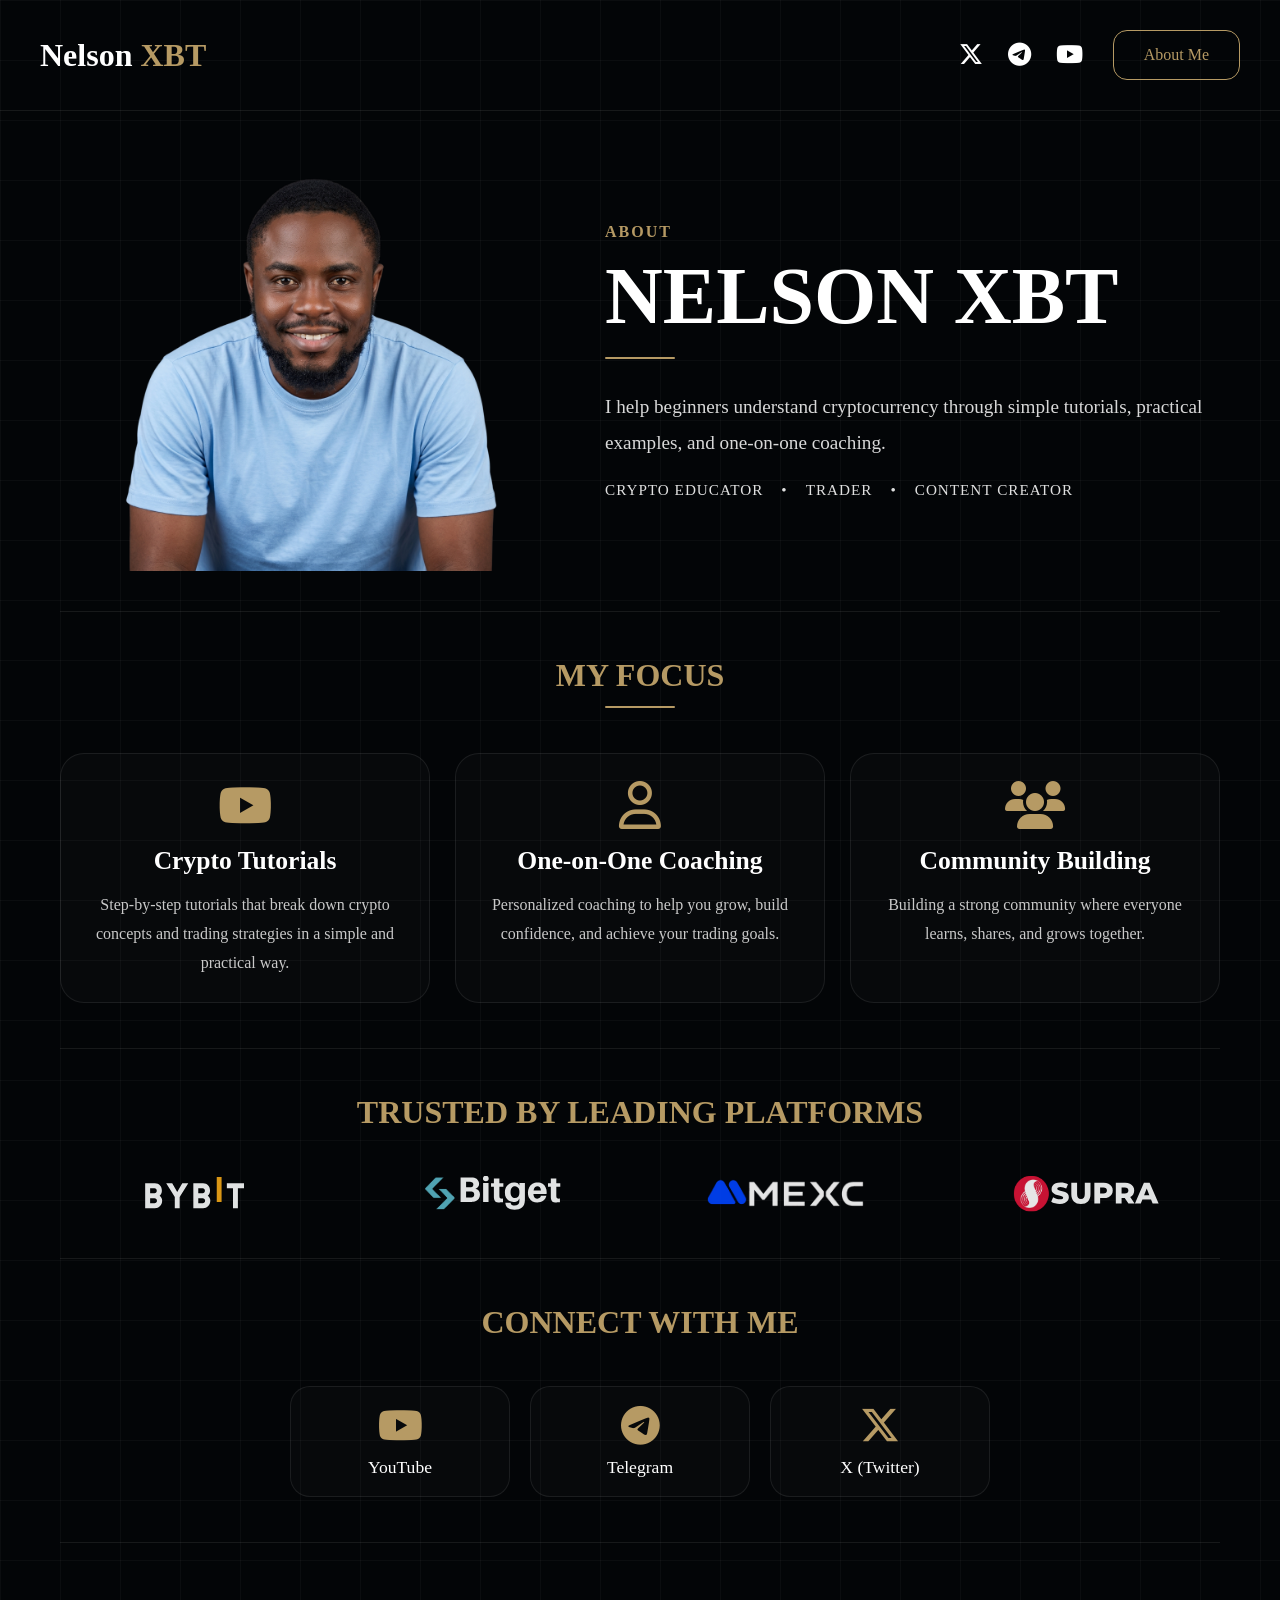
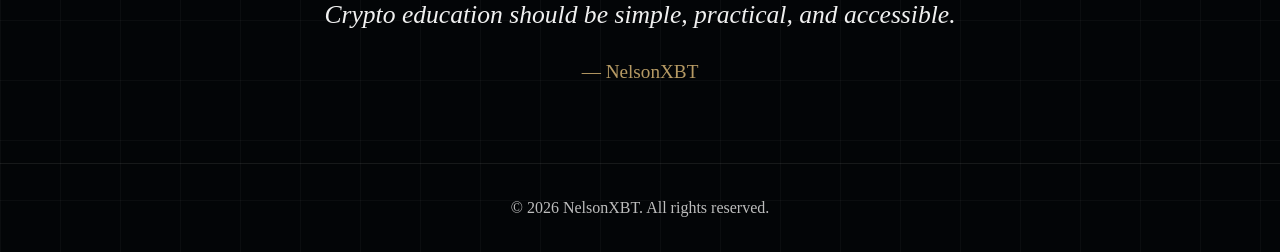
==== about.html @ 7211a940 "Added the Platform page" ====
<!DOCTYPE html>

<html lang="en">
<head>
    <meta charset="UTF-8">
    <meta name="viewport" content="width=device-width, initial-scale=1.0">
    <title>About NelsonXBT</title>

<!-- CSS -->
<link rel="stylesheet" href="style.css">
<link rel="stylesheet" href="about.css">

<!-- Font Awesome -->
<link rel="stylesheet"
    href="https://cdnjs.cloudflare.com/ajax/libs/font-awesome/6.5.2/css/all.min.css">


</head>
<body>

<!-- =========================
     HEADER
========================== -->
<header class="header">

    <a href="index.html">
        <div class="logo">
            <span class="white">Nelson</span>
            <span class="gold">XBT</span>
        </div>
    </a>

    <div class="header-right">

        <div class="social-icons">

            <a href="https://x.com/nelson_xbt" target="_blank">
                <i class="fa-brands fa-x-twitter"></i>
            </a>

            <a href="https://t.me/NelsonXBT" target="_blank">
                <i class="fa-brands fa-telegram"></i>
            </a>

            <a href="https://www.youtube.com/@NelsonXBT" target="_blank">
                <i class="fa-brands fa-youtube"></i>
            </a>

        </div>

        <a href="about.html" class="about-btn">
            About Me
        </a>

    </div>

</header>



<main class="about-page">

    <!-- HERO / ABOUT -->
    <section class="about-hero">

        <div class="about-image hero-media-desktop ">
            <img src="assets/about/nelson.png" alt="Nelson XBT">
        </div>

        <div class="about-content">

            <span class="section-tag">
                ABOUT
            </span>

            <h1>
                NELSON <span>XBT</span>
            </h1>

            <div class="about-image hero-media-mobile ">
            <img src="assets/about/nelson.png" alt="Nelson XBT">
        </div>

            <div class="line"></div>

            <p>
                I help beginners understand cryptocurrency through simple tutorials,
                practical examples, and one-on-one coaching.
            </p>

            <div class="about-roles">

                <span>CRYPTO EDUCATOR</span>

                <span>•</span>

                <span>TRADER</span>

                <span>•</span>

                <span>CONTENT CREATOR</span>

            </div>

        </div>

    </section>



    <!-- FOCUS -->
    <section class="focus-section">

        <div class="section-heading">

            <h2>MY FOCUS</h2>

            <div class="line"></div>

        </div>

        <div class="focus-grid">

            <article class="focus-card">

                <div class="focus-icon">
                    <i class="fa-brands fa-youtube"></i>
                </div>

                <h3>Crypto Tutorials</h3>

                <p>
                    Step-by-step tutorials that break down crypto concepts and
                    trading strategies in a simple and practical way.
                </p>

            </article>


            <article class="focus-card">

                <div class="focus-icon">
                    <i class="fa-regular fa-user"></i>
                </div>

                <h3>One-on-One Coaching</h3>

                <p>
                    Personalized coaching to help you grow, build confidence,
                    and achieve your trading goals.
                </p>

            </article>


            <article class="focus-card">

                <div class="focus-icon">
                    <i class="fa-solid fa-users"></i>
                </div>

                <h3>Community Building</h3>

                <p>
                    Building a strong community where everyone learns,
                    shares, and grows together.
                </p>

            </article>

        </div>

    </section>



    <!-- PLATFORMS -->
    <section class="platforms-section">

        <div class="section-heading">

            <h2>TRUSTED BY LEADING PLATFORMS</h2>

        </div>

        <div class="platforms-grid">

            <div class="platform-logo">
                <img src="assets/partner_logos/Bybit.svg" alt="Bybit">
            </div>

            <div class="platform-logo">
                <img src="assets/partner_logos/Bitget.svg" alt="Bitget">
            </div>

            <div class="platform-logo">
                <img src="assets/partner_logos/Mexc.svg" alt="MEXC">
            </div>

            <div class="platform-logo">
                <img src="assets/partner_logos/Supra.svg" alt="Supra">
            </div>

        </div>

    </section>



    <!-- SOCIAL -->
    <section class="connect-section">

        <div class="section-heading">

            <h2>CONNECT WITH ME</h2>

        </div>

        <div class="social-grid">

            <a href="https://www.youtube.com/@NelsonXBT" target="_blank" class="social-card">

                <i class="fa-brands fa-youtube"></i>

                <span>YouTube</span>

            </a>

            <a href="https://t.me/NelsonXBT" target="_blank" class="social-card">

                <i class="fa-brands fa-telegram"></i>

                <span>Telegram</span>

            </a>

            <a href="https://x.com/nelson_xbt"  target="_blank" class="social-card">

                <i class="fa-brands fa-x-twitter"></i>

                <span>X (Twitter)</span>

            </a>

        </div>

    </section>



    <!-- QUOTE -->
    <section class="quote-section">

        <blockquote>

            Crypto education should be simple,
            practical, and accessible.

        </blockquote>

        <p class="quote-author">

            — NelsonXBT

        </p>

    </section>

</main>


<!-- =========================
     FOOTER
========================== -->
<footer class="footer">

    <p>
        © 2026 NelsonXBT. All rights reserved.
    </p>

</footer>


</body>
</html>
---- style.css ----
/* =========================
   GOOGLE FONT
========================= */

@import url('https://fonts.googleapis.com/css2?family=Inter:wght@300;400;500;600;700;800;900&display=swap');


/* =========================
   RESET
========================= */

*{
    margin:0;
    padding:0;
    box-sizing:border-box;
}

html{
    scroll-behavior:smooth;
    max-width:100%;
    overflow-x:hidden;
}

body{
    background-color:#030507;
    background-image:
        linear-gradient(rgba(255,255,255,.03) 1px, transparent 1px),
        linear-gradient(90deg, rgba(255,255,255,.03) 1px, transparent 1px);

    background-size:60px 60px;
    overflow-x:hidden;
    color:#ffffff;
}



/* =========================
   VARIABLES
========================= */

:root{

    --gold:#b69a64;
    --green:#00ff88;
    --purple:#b15cff;

    --card-bg:#05090d;
    --border:#1b1f26;

}


/* =========================
   GENERAL
========================= */

a{
    text-decoration:none;
    color:white;
}

ul{
    list-style:none;
}

section{
    width:100%;
}

.line{
    width:50px;
    height:3px;
    margin:15px 0 25px;
    border-radius:100px;
}

.green{
    background:var(--green);
}

/* .gold{
    background:var(--gold);
} */

.purple{
    background:var(--purple);
}


/* =========================
   HEADER
========================= */

.header{

    width:100%;
    max-width:1400px;

    margin:auto;

    display:flex;
    justify-content:space-between;
    align-items:center;

    padding:30px 40px;

    border-bottom:1px solid rgba(255,255,255,.08);
}

.logo{
    font-size:2rem;
    font-weight:800;
}

.logo .white{
    color:white;
}

.logo .gold{
    color:var(--gold);
}

.header-right{

    display:flex;
    align-items:center;
    gap:30px;
}

.social-icons{
    display:flex;
    gap:25px;
}

.social-icons a{
    font-size:1.5rem;
    transition:.3s;
}

.social-icons a:hover{
    color:var(--gold);
}

.about-btn{

    padding:15px 30px;

    border:1px solid var(--gold);

    border-radius:14px;

    color:var(--gold);

    transition:.3s;
}

.about-btn:hover{

    background:var(--gold);
    color:#000;
}


/* =========================
   HERO
========================= */

.hero{

    min-height:350px;

    display:flex;
    align-items:center;
    justify-content:center;

    text-align:center;

    padding:60px 20px 30px;

    position:relative;
}

.hero::before{

    content:"";

    position:absolute;

    width:600px;
    height:600px;

    background:rgba(245,166,35,.08);

    filter:blur(150px);

    border-radius:50%;

    top:50%;
    left:50%;

    transform:translate(-50%,-50%);
    width:600px;
    height:600px;
}

.hero-content{

    max-width:850px;

    position:relative;
    z-index:2;
}



.hero h1{

    font-size:3.2rem;
    font-weight:800;
    line-height:1.1;

    margin-bottom:25px;
}

.hero h1 .gold{
    color:var(--gold);
    background:none;
}

.hero h1 .white{
    color:white;
}

.hero p{

    font-size:1.2rem;
    line-height:1.8;

    color:#d0d0d0;
}


/* =========================
   FEATURES
========================= */

.features{

    max-width:1200px;

    margin:auto;

    display:grid;

    grid-template-columns:1fr 1fr;

    gap:30px;

    padding:0 20px 80px;
}


.feature-card{

    background:rgba(6,10,14,.8);

    border:1px solid rgba(255,255,255,.08);

    border-radius:24px;

    padding:45px;

    backdrop-filter:blur(10px);
}

.learning-card{

    box-shadow:
    0 0 25px rgba(0,255,136,.15),
    0 0 60px rgba(0,255,136,.08);
}

.coaching-card{

    box-shadow:
    0 0 25px rgba(182,154,100,.15),
    0 0 60px rgba(182,154,100,.08);
}

.community{
    box-shadow:
    0 0 20px rgba(177,92,255,.10),
    0 0 40px rgba(177,92,255,.05);
}

.card-icon{

    width:90px;
    height:90px;

    border-radius:50%;

    display:flex;
    justify-content:center;
    align-items:center;

    font-size:2rem;

    margin-bottom:25px;
}

.learning-card .card-icon{

    border:1px solid rgba(0,255,136,.4);
    color:var(--green);
}

.coaching-card .card-icon{

    border:1px solid rgba(245,166,35,.4);
    color:var(--gold);
}

.feature-card h2{

    font-size:2rem;
    margin-bottom:10px;
}

.feature-card p{

    color:#c8c8c8;
    line-height:1.8;
}

.feature-card ul{

    margin:35px 0;
}

.feature-card li{

    margin-bottom:18px;

    display:flex;
    align-items:center;

    gap:12px;

    color:#e8e8e8;
}

.learning-card li i{
    color:var(--green);
}

.coaching-card li i{
    color:var(--gold);
}

.card-btn{

    display:flex;
    justify-content:space-between;
    align-items:center;

    width:250px;

    padding:18px 24px;

    border-radius:14px;

    transition:.3s;
}

.green-btn{

    border:1px solid var(--green);
    box-shadow:
        0 0 20px rgba(0,255,136,.15);
}

.gold-btn{

    border:1px solid var(--gold);
    box-shadow:
        0 0 20px rgba(182,154,100,.15);
}

.card-btn:hover{
    transform:translateY(-3px);
}



/* =========================
   RECOMMENDED TOOLS
========================= */

.recommended-tools{

    max-width:1200px;

    margin:0 auto 50px;

    padding:0 20px;
}

.tools-content{

    display:flex;
    justify-content:space-between;
    align-items:center;
    gap:30px;

    padding:35px 40px;

    background:rgba(6,10,14,.8);

    border:1px solid rgba(0,255,136,.25);

    border-radius:24px;

    box-shadow:
        0 0 18px rgba(0,255,136,.08),
        0 0 35px rgba(0,255,136,.04);
    backdrop-filter:blur(10px);

    transition:.3s;
}

.tools-content:hover{

    transform:translateY(-3px);

    box-shadow:
        0 0 25px rgba(182,154,100,.12),
        0 0 50px rgba(182,154,100,.06);
}

.tools-text h2{

    font-size:2rem;

    margin-bottom:10px;
}

.green-line{
    background:var(--green);
}

.tools-text p{

    color:#c8c8c8;

    line-height:1.8;

    max-width:600px;
}

.tools-btn{

    display:flex;
    align-items:center;
    gap:12px;

    padding:16px 28px;

    border:1px solid var(--green);

    border-radius:14px;

    color:var(--green);

    white-space:nowrap;

    transition:.3s;
}

.tools-btn:hover{

    transform:translateY(-3px);

    box-shadow:
        0 0 15px rgba(0,255,136,.12);
}



/* =========================
   COMMUNITY
========================= */

.community{

    max-width:1200px;

    margin:auto;

    display:flex;
    justify-content:space-between;
    gap:40px;

    padding:0 20px 80px;

    background:rgba(6,10,14,.8);

    border:1px solid rgba(255,255,255,.08);

    border-radius:24px;
}

.community-left{

    display:flex;
    gap:25px;

    align-items:flex-start;

    padding:45px;
}

.community-icon{

    width:90px;
    height:90px;

    border-radius:50%;

    border:1px solid rgba(177,92,255,.4);

    color:var(--purple);

    display:flex;
    justify-content:center;
    align-items:center;

    font-size:2rem;
}

.community-left h2{

    font-size:2rem;
    margin-bottom:10px;
}

.community-left p{

    color:#d0d0d0;
    line-height:1.8;
}

.community-links{

    width:420px;

    padding:45px;

    display:flex;
    flex-direction:column;
    gap:18px;
}

.community-link{

    display:flex;
    justify-content:space-between;
    align-items:center;

    padding:20px;

    border-radius:14px;

    border:1px solid rgba(177,92,255,.3);
}

.community-link span{

    display:flex;
    align-items:center;
    gap:15px;
}

.community-link i{
    color:var(--purple);
}

.community-link{
    transition:.3s;
}

.community-link:hover{
    transform:translateY(-3px);
    box-shadow:
        0 0 15px rgba(177,92,255,.12);
}

/* =========================
   PARTNERS
========================= */

.partners{

    max-width:1200px;

    margin:auto;

    text-align:center;

    padding:80px 20px;
}

.partners-title{

    text-transform:uppercase;

    letter-spacing:3px;

    color:#cfcfcf;

    margin-bottom:50px;
}

.partners-logos{
    display:flex;
    justify-content:center;
    align-items:center;
    gap:80px;
    flex-wrap:wrap;
}

.partners-logos img{
    height:45px;
    width:auto;
    opacity:.9;
    transition:.3s;
}

.partners-logos img:hover{
    opacity:1;
    transform:translateY(-2px);
}


/* =========================
   FOOTER
========================= */

.footer{

    text-align:center;

    padding:35px 20px;

    border-top:1px solid rgba(255,255,255,.08);

    color:#bdbdbd;
     margin-top:40px;
}


/* =========================
   MOBILE
========================= */

@media(max-width:900px){

    .header{

        flex-direction:column;
        gap:25px;
    }

    .features{

        grid-template-columns:1fr;
    }

    .community{

        flex-direction:column;
    }

    .community-links{
        width:100%;
    }

    .hero h1{
        font-size:3rem;
    }
}

@media(max-width:600px){

    /* HEADER */

    .header{
    width:100%;
    padding:20px 10px;
}

    .logo{
        font-size:1.8rem;
    }

    .header-right{
        gap:15px;
    }

    .social-icons{
        gap:12px;
    }

    .social-icons a{
        font-size:1rem;
    }

    .about-btn{
        padding:10px 20px;
        font-size:.9rem;
    }


    /* HERO */


.hero{
    overflow:hidden;
}

.hero::before{
    width:350px;
    height:350px;
}
    .hero h1{
        font-size:2.2rem;
    }

    .hero p{
        font-size:.95rem;
        line-height:1.6;
    }


    /* CARDS */

    .features{
    width:calc(100% - 30px);
    margin:auto;
}

    .feature-card{
        padding:25px;
    }

    .feature-card h2{
        font-size:1.8rem;
    }

    .card-icon{
        width:70px;
        height:70px;
        font-size:1.5rem;
    }

    /* Prevent overflow */
    .card-btn{
        width:100%;
    }


.recommended-tools{
    width:calc(100% - 30px);
    padding:0;
}

.tools-content{

    flex-direction:column;

    align-items:flex-start;

    padding:25px;
}

.tools-text h2{
    font-size:1.6rem;
}

.tools-text p{
    font-size:.95rem;
    line-height:1.6;
}

.tools-btn{
    width:100%;
    justify-content:center;
}




    /* COMMUNITY */

    .community{
    width:calc(100% - 30px);
    margin:0 auto;
    padding:0;
}

    .community-left{
        padding:25px;
        flex-direction:column;
    }

    .community-links{
        width:100%;
        padding:25px;
    }

    .community-link{
        padding:15px;
        font-size:.9rem;
    }


    /* PARTNERS */

    .partners{
        padding:50px 15px;
    }

    .partners-title{
        font-size:.7rem;
        letter-spacing:2px;
        margin-bottom:30px;
    }

    .partners-logos{
        gap:15px;
        flex-wrap:nowrap;
        justify-content:center;
    }

    .partners-logos img{
        height:24px;
        max-width:65px;
    }


    /* FOOTER */

    .footer{
        font-size:.8rem;
        padding:20px 10px;
    }
}

/* *{
    outline:1px solid red;
} */
---- about.css ----
/* =========================================
   PAGE WRAPPER
========================================= */

*{
    box-sizing:border-box;
}

html,
body{
    overflow-x:hidden;
}





.about-page{

    max-width:1200px;

    margin:40px auto 60px;

    padding:0 20px;
}



/* =========================================
   COMMON
========================================= */

.section-heading{

    text-align:center;

    margin-bottom:45px;
}

.section-heading h2{

    color:var(--gold);

    font-size:2rem;

    margin-bottom:12px;
}

.line{

    width:70px;

    height:2px;

    background:var(--gold);

    margin:auto;
}



/* =========================================
   HERO
========================================= */

.about-hero{

    display:grid;

    grid-template-columns:500px 1fr;

    gap:45px;

    align-items:center;

    padding-bottom:40px;

    border-bottom:1px solid rgba(255,255,255,.08);
}


.about-image{

    display:flex;

    justify-content:center;
}


.about-image img{

    width:100%;

    max-width:420px;

    object-fit:cover;
}



.hero-media-desktop{
    display:flex;
}

.hero-media-mobile{
    display:none;
}


.section-tag{

    color:var(--gold);

    font-size:1rem;

    font-weight:700;

    letter-spacing:2px;
}


.about-content h1{

    font-size:5rem;

    margin:10px 0 15px;
}


.about-content h1 span{

    color: white;
}


.about-content .line{

    margin:0 0 30px;
}


.about-content p{

    font-size:1.2rem;

    line-height:1.9;

    color:#d8d8d8;

    max-width:600px;

    margin-bottom:20px;
}


.about-roles{

    display:flex;

    flex-wrap:wrap;

    gap:18px;

    color:#e0e0e0;

    font-size:.95rem;

    letter-spacing:1px;
}



/* =========================================
   FOCUS
========================================= */

.focus-section{

    padding: 45px 0;

    border-bottom:1px solid rgba(255,255,255,.08);
}


.focus-grid{

    display:grid;

    grid-template-columns:repeat(3,1fr);

    gap:25px;
}


.focus-card{

    padding:25px 20px;

    border-radius:24px;

    background:rgba(255,255,255,.02);

    border:1px solid rgba(255,255,255,.08);

    text-align:center;

    transition:.3s;
}


.focus-card:hover{

    transform:translateY(-5px);

    border-color:rgba(182,154,100,.4);
}


.focus-icon{

    font-size:3rem;

    color:var(--gold);

    margin-bottom: 12px;
}


.focus-card h3{

    margin-bottom:15px;

    font-size:1.6rem;
}


.focus-card p{

    color:#c9c9c9;

    line-height:1.8;
}



/* =========================================
   PLATFORMS
========================================= */

.platforms-section{

    padding: 45px 0;

    border-bottom:1px solid rgba(255,255,255,.08);
}


.platforms-grid{

    display:grid;

    grid-template-columns:repeat(4,1fr);

    gap:30px;

    align-items:center;
}


.platform-logo{

    display:flex;

    justify-content:center;

    align-items:center;
}


.platform-logo img{

    max-width:170px;

    width:100%;

    opacity:.9;

    transition:.3s;
}


.platform-logo img:hover{

    opacity:1;

    transform:scale(1.05);
}



/* =========================================
   SOCIALS
========================================= */

.connect-section{

    padding: 45px 0;

    border-bottom:1px solid rgba(255,255,255,.08);
}


.social-grid{

    display:grid;

    grid-template-columns:repeat(3,1fr);

    gap:20px;

    max-width:700px;

    margin:0 auto;
}


.social-card{

    display:flex;

    flex-direction:column;

    align-items:center;

    gap:12px;

    padding: 18px;

    text-decoration:none;

    color:white;

    border-radius:20px;

    background:rgba(255,255,255,.02);

    border:1px solid rgba(255,255,255,.08);

    transition:.3s;
}


.social-card:hover{

    border-color:rgba(182,154,100,.4);

    transform:translateY(-5px);
}


.social-card i{

    font-size:2.5rem;

    color:var(--gold);
}


.social-card span{

    font-size:1.1rem;
}



/* =========================================
   QUOTE
========================================= */

.quote-section{

    padding: 50px 0 20px;

    text-align:center;
}


.quote-section blockquote{

    max-width:700px;

    margin:auto;

    font-size:1.6rem;

    line-height:1.7;

    font-style:italic;

    color:#f0f0f0;
}


.quote-author{

    margin-top:25px;

    color:var(--gold);

    font-size:1.2rem;
}



/* =========================================
   TABLET
========================================= */

@media(max-width:1000px){

    .about-hero{

        grid-template-columns:1fr;

        text-align:center;

        gap:40px;
    }

    .about-content .line{

        margin:0 auto 30px;
    }

    .about-content p{

        margin-left:auto;

        margin-right:auto;
    }

    .focus-grid{

        grid-template-columns:1fr;
    }

    .platforms-grid{

        grid-template-columns:1fr 1fr;
    }

    .social-grid{

        grid-template-columns:1fr;
    }
}



/* =========================================
   MOBILE
========================================= */

@media(max-width:700px){

    .about-page{

        padding:0 15px;
    }

    .about-content h1{

        font-size:2rem;
    }

    .about-content p{

        font-size:1rem;

        line-height:1.8;
    }

    .about-roles{

        justify-content:center;

        font-size:.8rem;
        
    }


    .section-tag{

    font-size:0.75rem;

}


.section-heading h2{


    font-size:1.1rem;

}


  .platforms-grid{

    grid-template-columns:repeat(2,1fr);

    gap:20px;
}

.platform-logo img{

    width:100%;

    max-width:80px;

    height:auto;

    display:block;
}

    .quote-section blockquote{

        font-size:1.5rem;
    }


.hero-media-desktop{
        display:none;
    }

    .hero-media-mobile{
        display:block;
        margin-top:25px;
        margin-bottom:25px;
        }



        .social-grid{

    grid-template-columns:repeat(3,1fr);

    gap:10px;
}


.social-card{

    padding:15px 10px;
    min-width:0;
}

.social-card i{

    font-size:1.5rem;
}

.social-card span{

    font-size:.8rem;
}


}
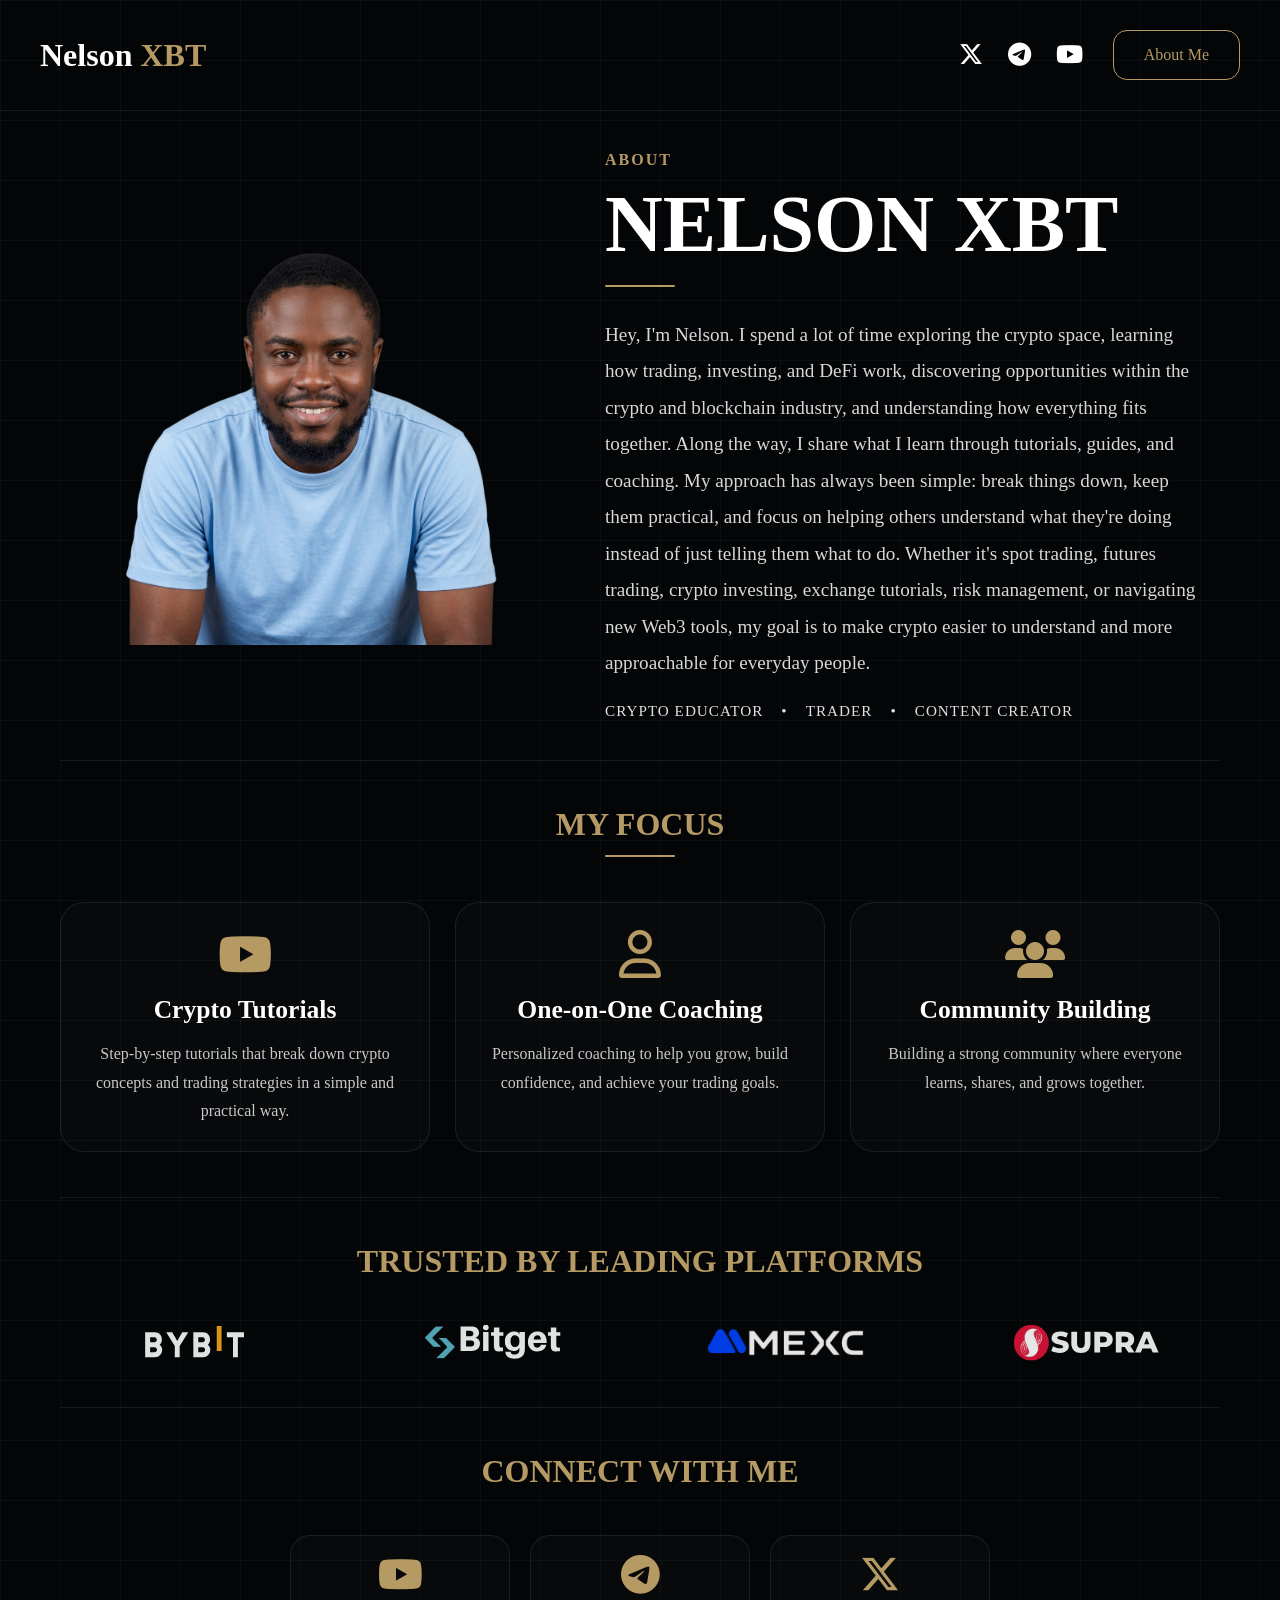
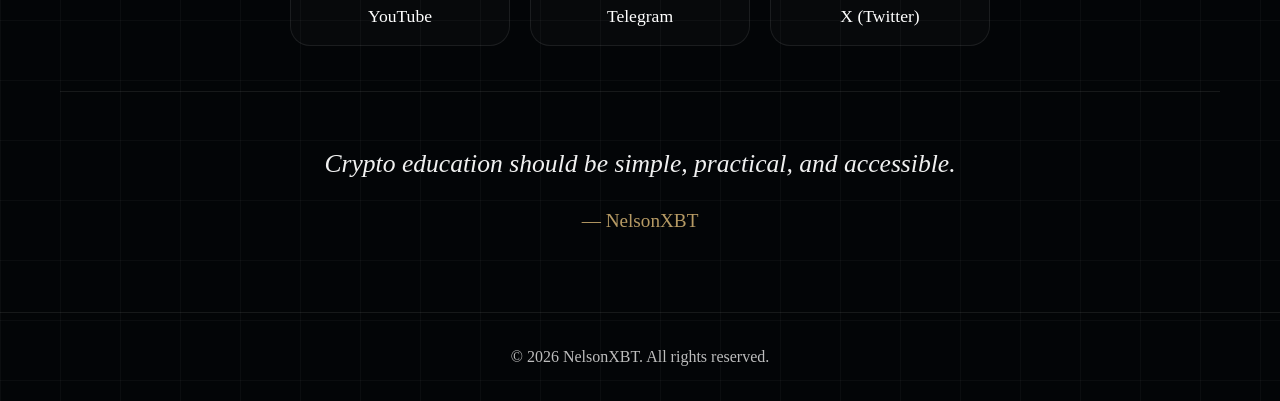
==== commit 604b0ae5: "Update about.html" ====
--- a/about.html
+++ b/about.html
@@ -13,6 +13,7 @@
 <!-- CSS -->
 <link rel="stylesheet" href="style.css">
 <link rel="stylesheet" href="about.css">
+<link rel="icon" type="image/png" href="assets/nelsonxbt-favicon.png">
 
 <!-- Font Awesome -->
 <link rel="stylesheet"
@@ -88,8 +89,13 @@
             <div class="line"></div>
 
             <p>
-                I help beginners understand cryptocurrency through simple tutorials,
-                practical examples, and one-on-one coaching.
+                Hey, I'm Nelson.
+
+                I spend a lot of time exploring the crypto space, learning how trading, investing, and DeFi work, discovering opportunities within the crypto and blockchain industry, and understanding how everything fits together. Along the way, I share what I learn through tutorials, guides, and coaching.
+
+                My approach has always been simple: break things down, keep them practical, and focus on helping others understand what they're doing instead of just telling them what to do.
+
+                Whether it's spot trading, futures trading, crypto investing, exchange tutorials, risk management, or navigating new Web3 tools, my goal is to make crypto easier to understand and more approachable for everyday people.
             </p>
 
             <div class="about-roles">
--- a/style.css
+++ b/style.css
@@ -167,7 +167,7 @@
 
 .hero{
 
-    min-height:350px;
+    min-height:200px;
 
     display:flex;
     align-items:center;
@@ -175,7 +175,7 @@
 
     text-align:center;
 
-    padding:60px 20px 30px;
+    padding:30px 10px 40px;
 
     position:relative;
 }
@@ -726,6 +726,8 @@
 
 .hero{
     overflow:hidden;
+    min-height:300px;
+    
 }
 
 .hero::before{
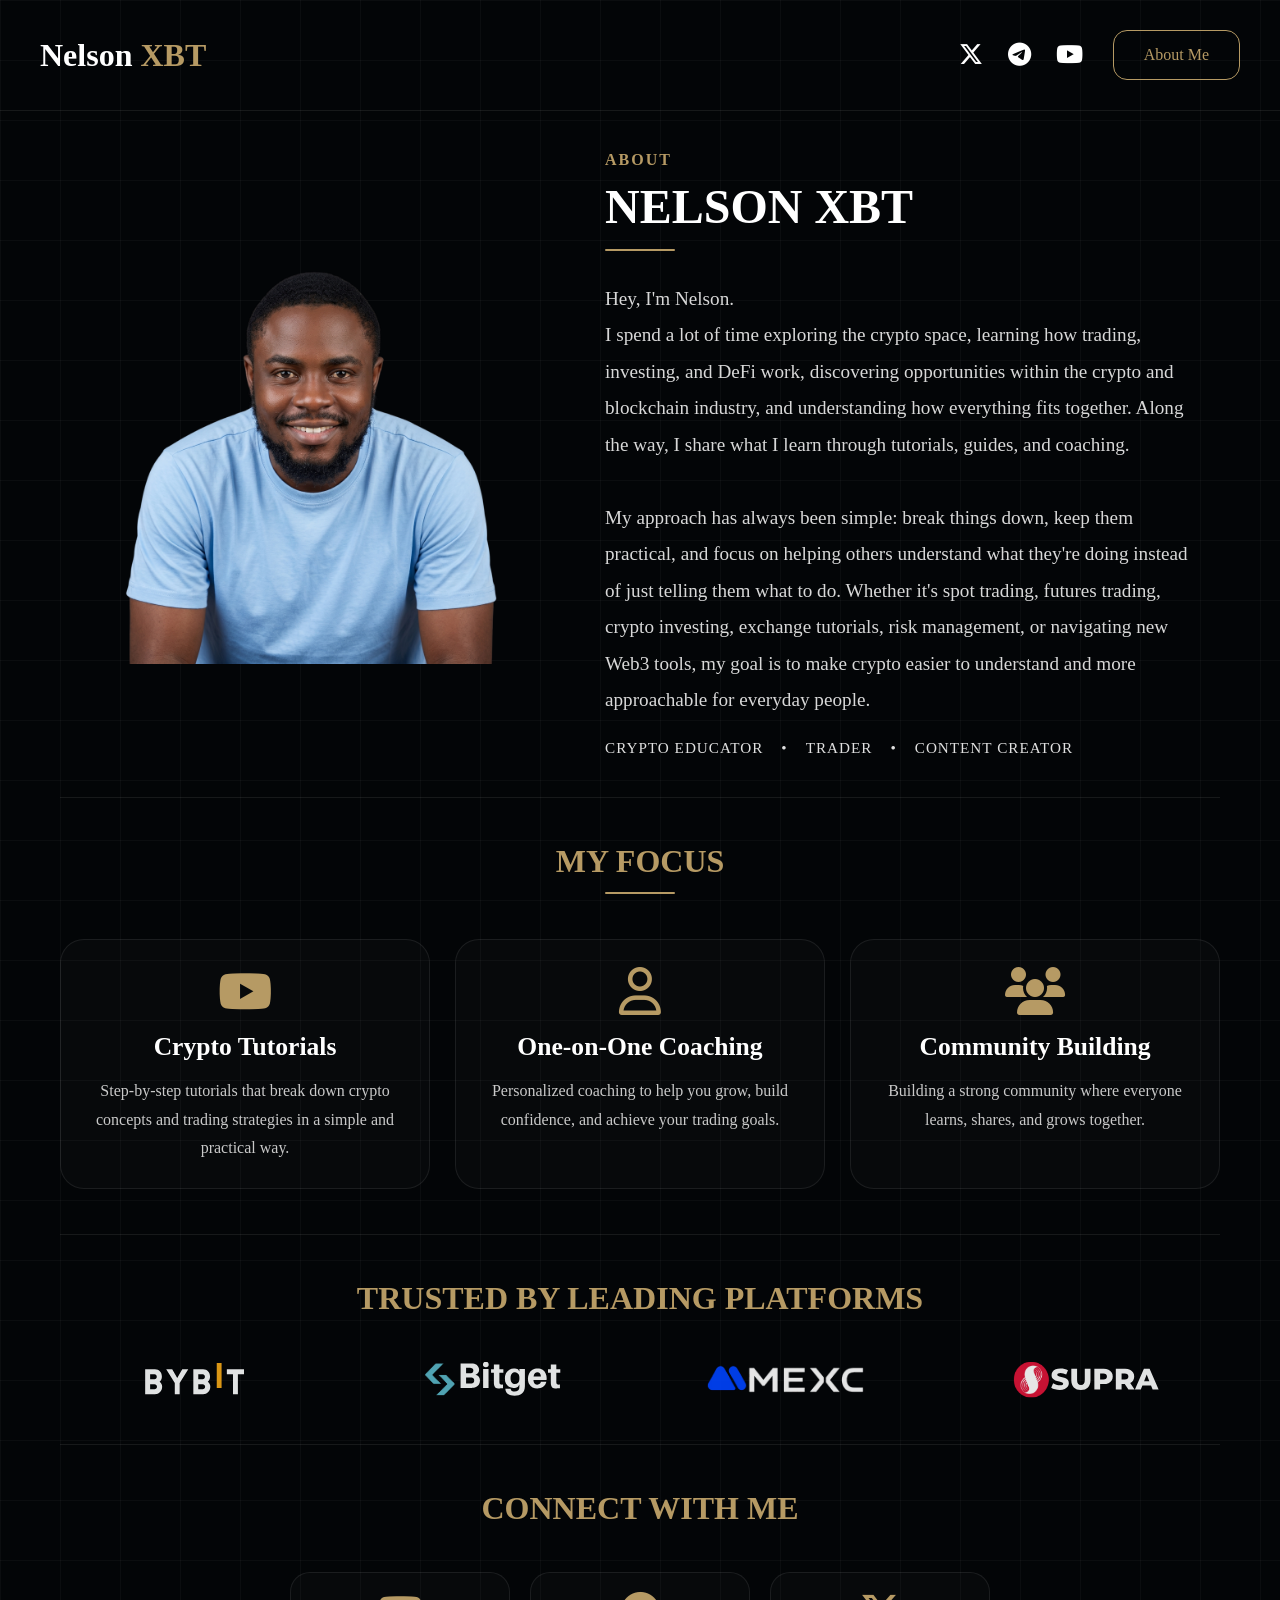
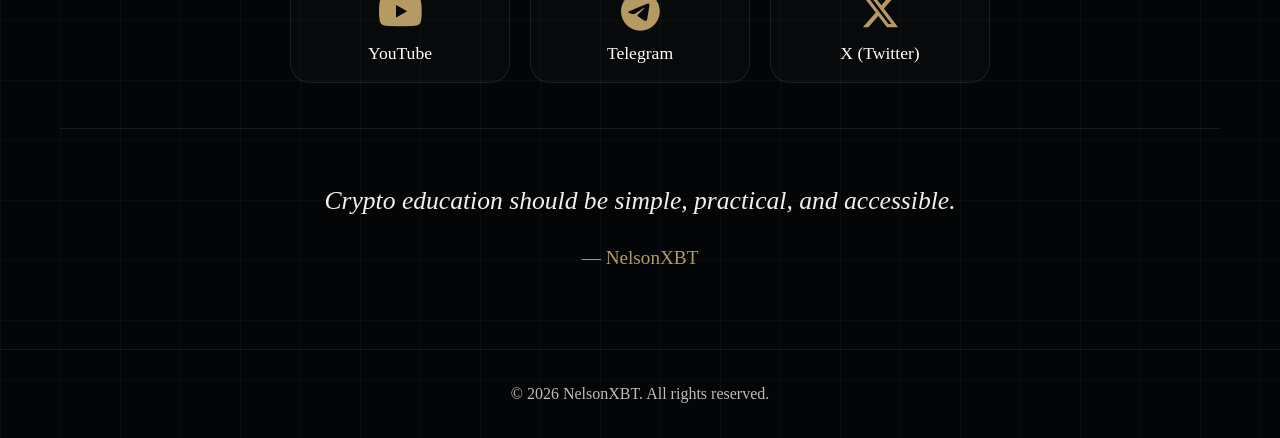
==== commit f75a8197: "Modifying about page" ====
--- a/about.html
+++ b/about.html
@@ -89,9 +89,9 @@
             <div class="line"></div>
 
             <p>
-                Hey, I'm Nelson.
-
-                I spend a lot of time exploring the crypto space, learning how trading, investing, and DeFi work, discovering opportunities within the crypto and blockchain industry, and understanding how everything fits together. Along the way, I share what I learn through tutorials, guides, and coaching.
+                Hey, I'm Nelson. <br>
+
+                I spend a lot of time exploring the crypto space, learning how trading, investing, and DeFi work, discovering opportunities within the crypto and blockchain industry, and understanding how everything fits together. Along the way, I share what I learn through tutorials, guides, and coaching. <br><br>
 
                 My approach has always been simple: break things down, keep them practical, and focus on helping others understand what they're doing instead of just telling them what to do.
 
--- a/about.css
+++ b/about.css
@@ -121,7 +121,7 @@
 
 .about-content h1{
 
-    font-size:5rem;
+    font-size:3rem;
 
     margin:10px 0 15px;
 }
@@ -475,9 +475,11 @@
 
     .about-content p{
 
+        text-align:left;
         font-size:1rem;
 
         line-height:1.8;
+        padding:0 15px;
     }
 
     .about-roles{
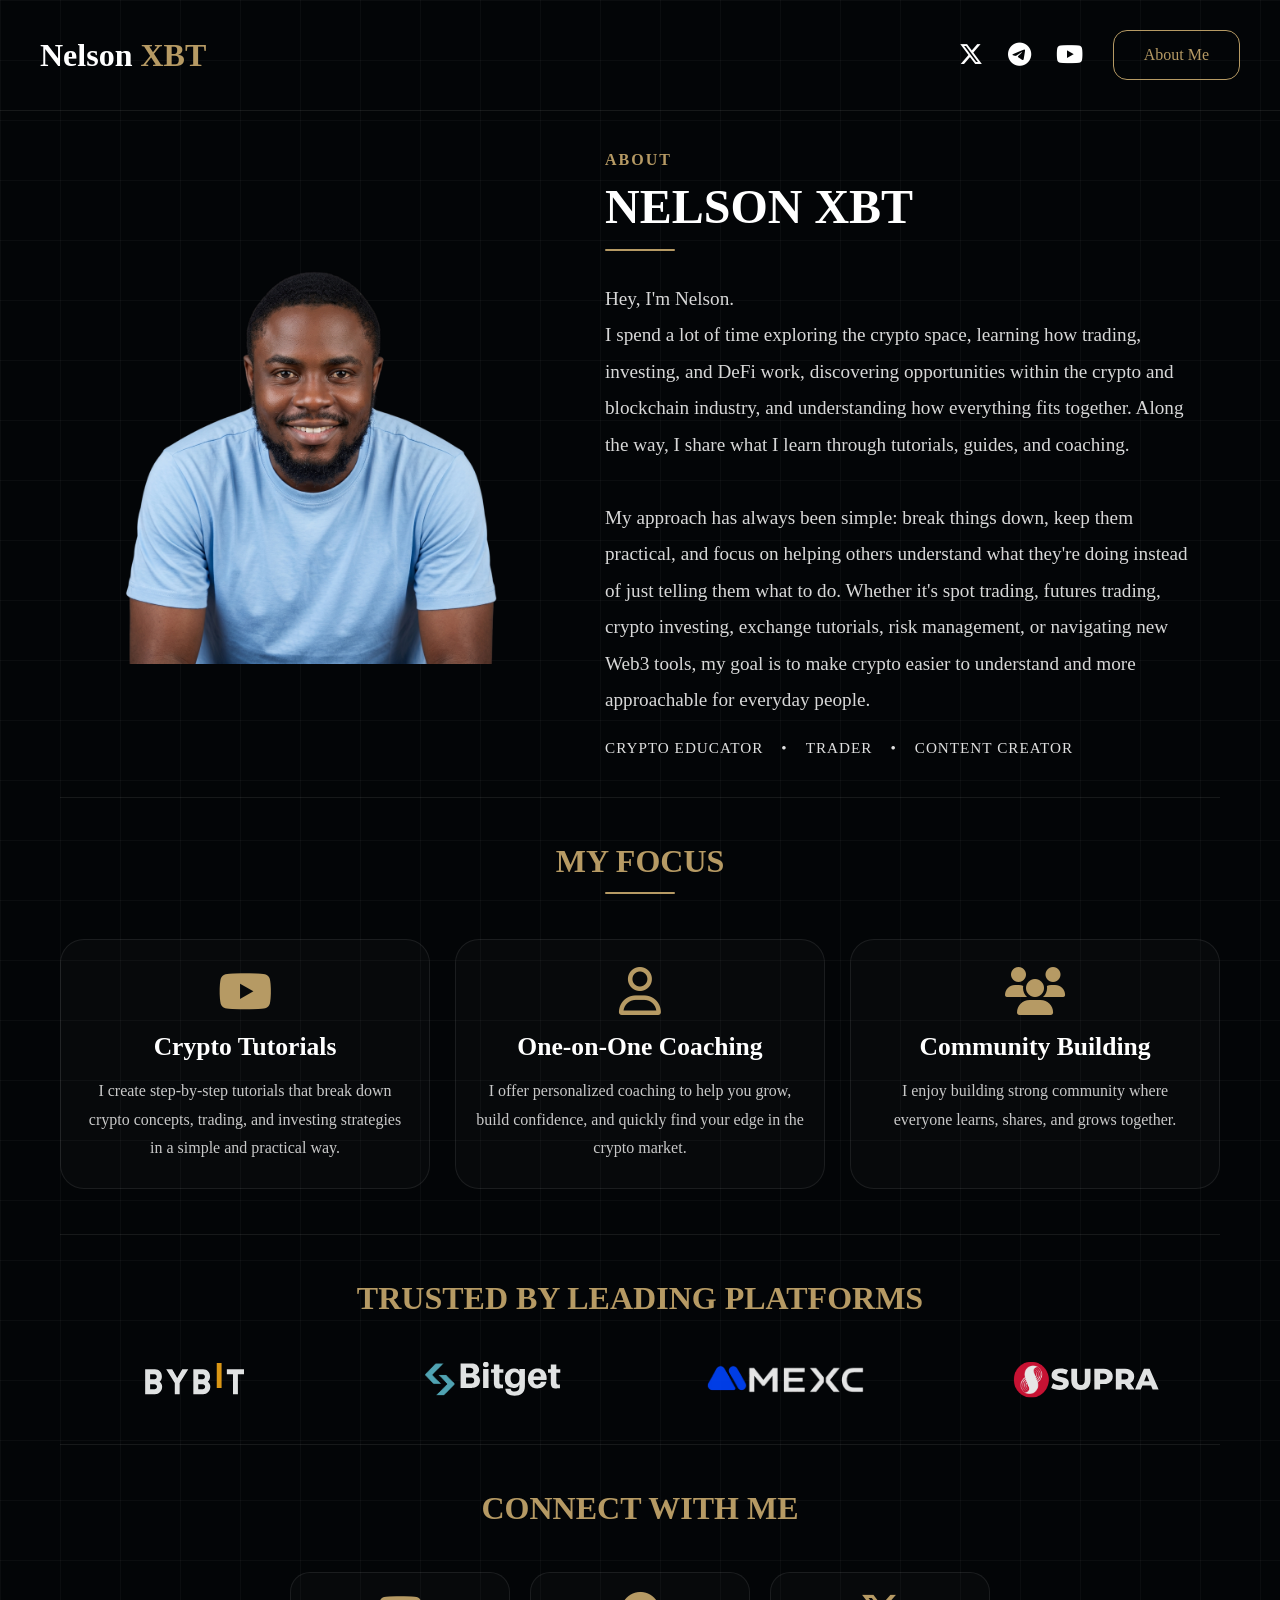
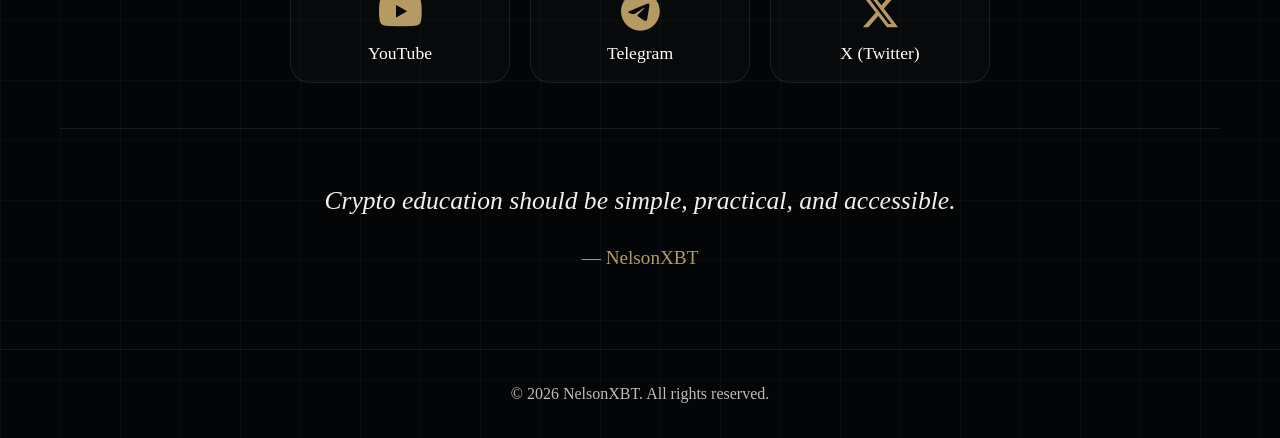
==== commit 2a9d6837: "Update about.html" ====
--- a/about.html
+++ b/about.html
@@ -140,8 +140,8 @@
                 <h3>Crypto Tutorials</h3>
 
                 <p>
-                    Step-by-step tutorials that break down crypto concepts and
-                    trading strategies in a simple and practical way.
+                    I create step-by-step tutorials that break down crypto concepts,
+                    trading, and investing strategies in a simple and practical way.
                 </p>
 
             </article>
@@ -156,8 +156,8 @@
                 <h3>One-on-One Coaching</h3>
 
                 <p>
-                    Personalized coaching to help you grow, build confidence,
-                    and achieve your trading goals.
+                    I offer personalized coaching to help you grow, build confidence,
+                    and quickly find your edge in the crypto market.
                 </p>
 
             </article>
@@ -172,7 +172,7 @@
                 <h3>Community Building</h3>
 
                 <p>
-                    Building a strong community where everyone learns,
+                    I enjoy building strong community where everyone learns,
                     shares, and grows together.
                 </p>
 
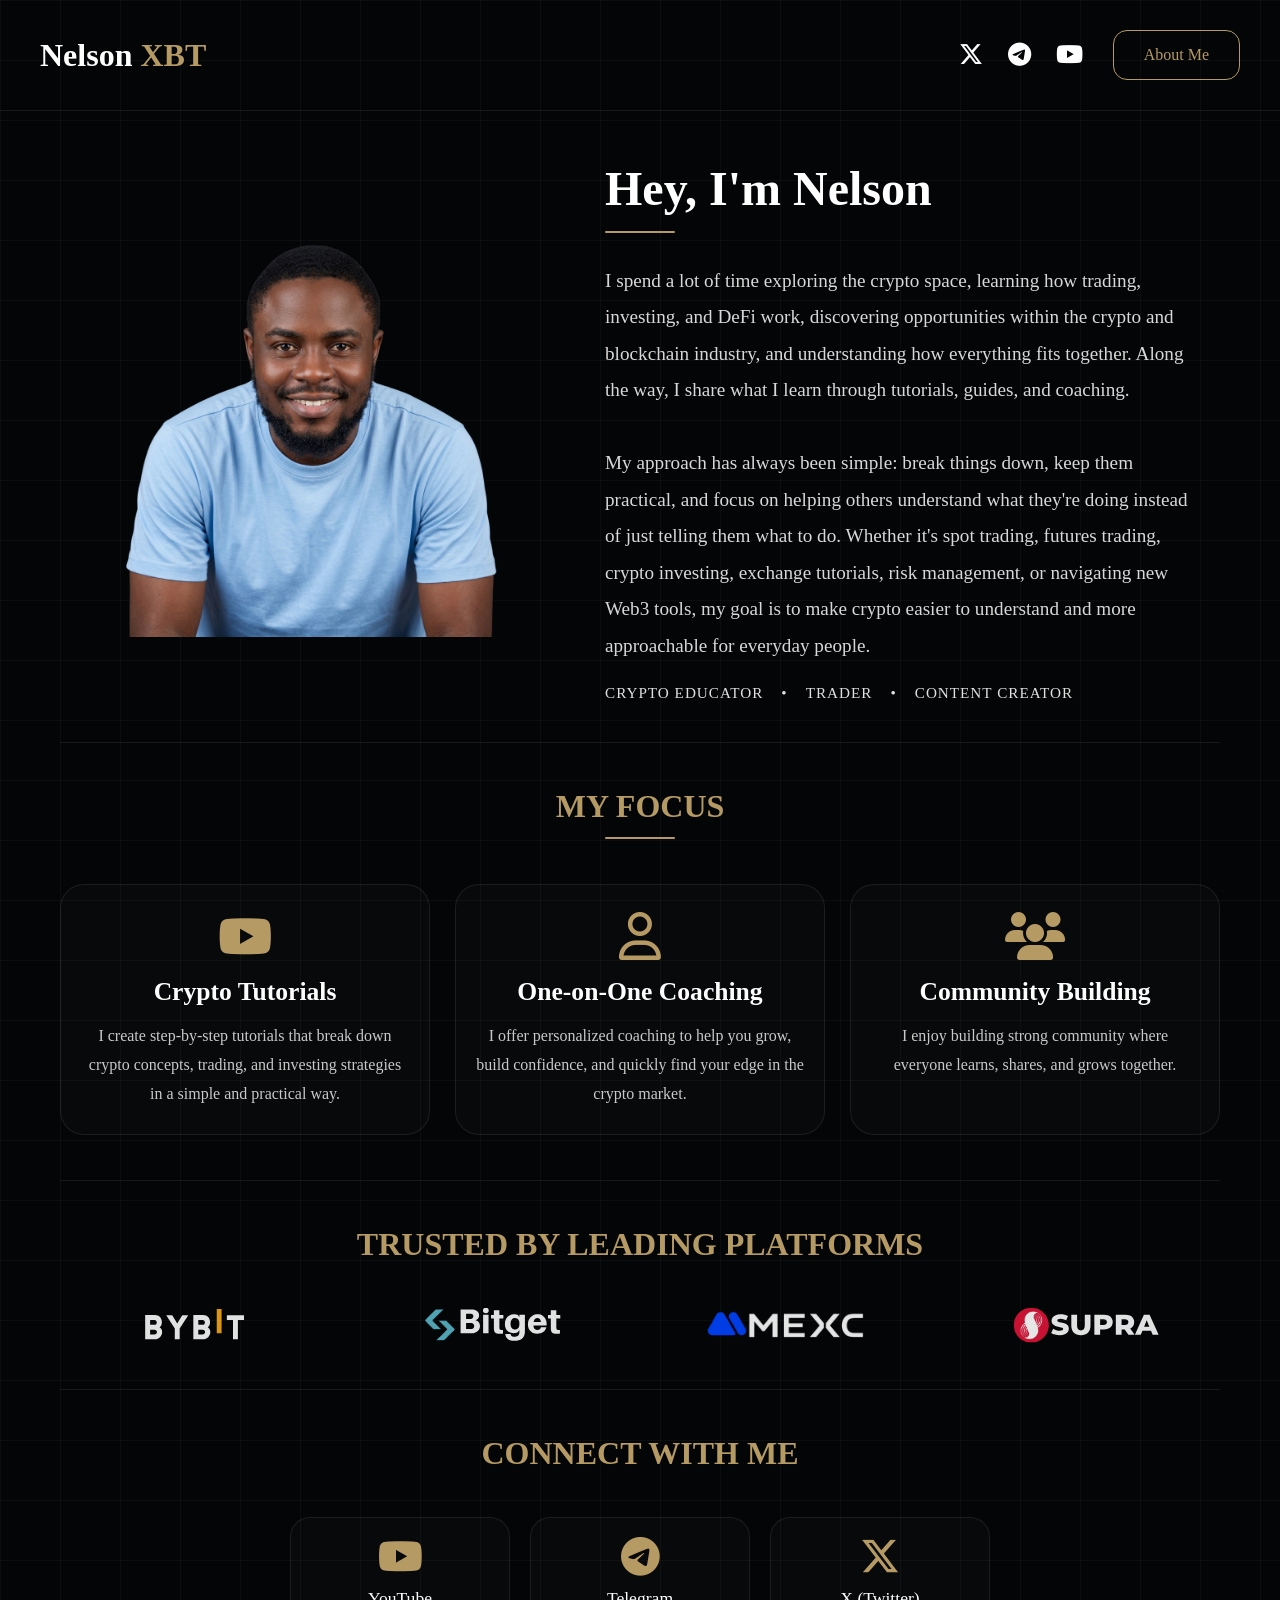
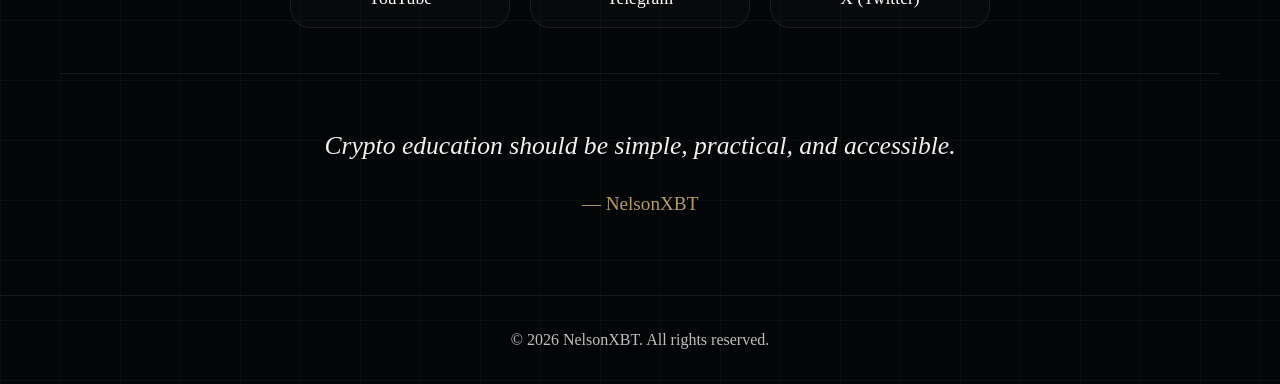
==== commit f0aa8217: "Update about.html" ====
--- a/about.html
+++ b/about.html
@@ -74,12 +74,12 @@
 
         <div class="about-content">
 
-            <span class="section-tag">
+            <!-- <span class="section-tag">
                 ABOUT
-            </span>
+            </span> -->
 
             <h1>
-                NELSON <span>XBT</span>
+                Hey,  I'm <span>Nelson</span>
             </h1>
 
             <div class="about-image hero-media-mobile ">
@@ -89,7 +89,6 @@
             <div class="line"></div>
 
             <p>
-                Hey, I'm Nelson. <br>
 
                 I spend a lot of time exploring the crypto space, learning how trading, investing, and DeFi work, discovering opportunities within the crypto and blockchain industry, and understanding how everything fits together. Along the way, I share what I learn through tutorials, guides, and coaching. <br><br>
 
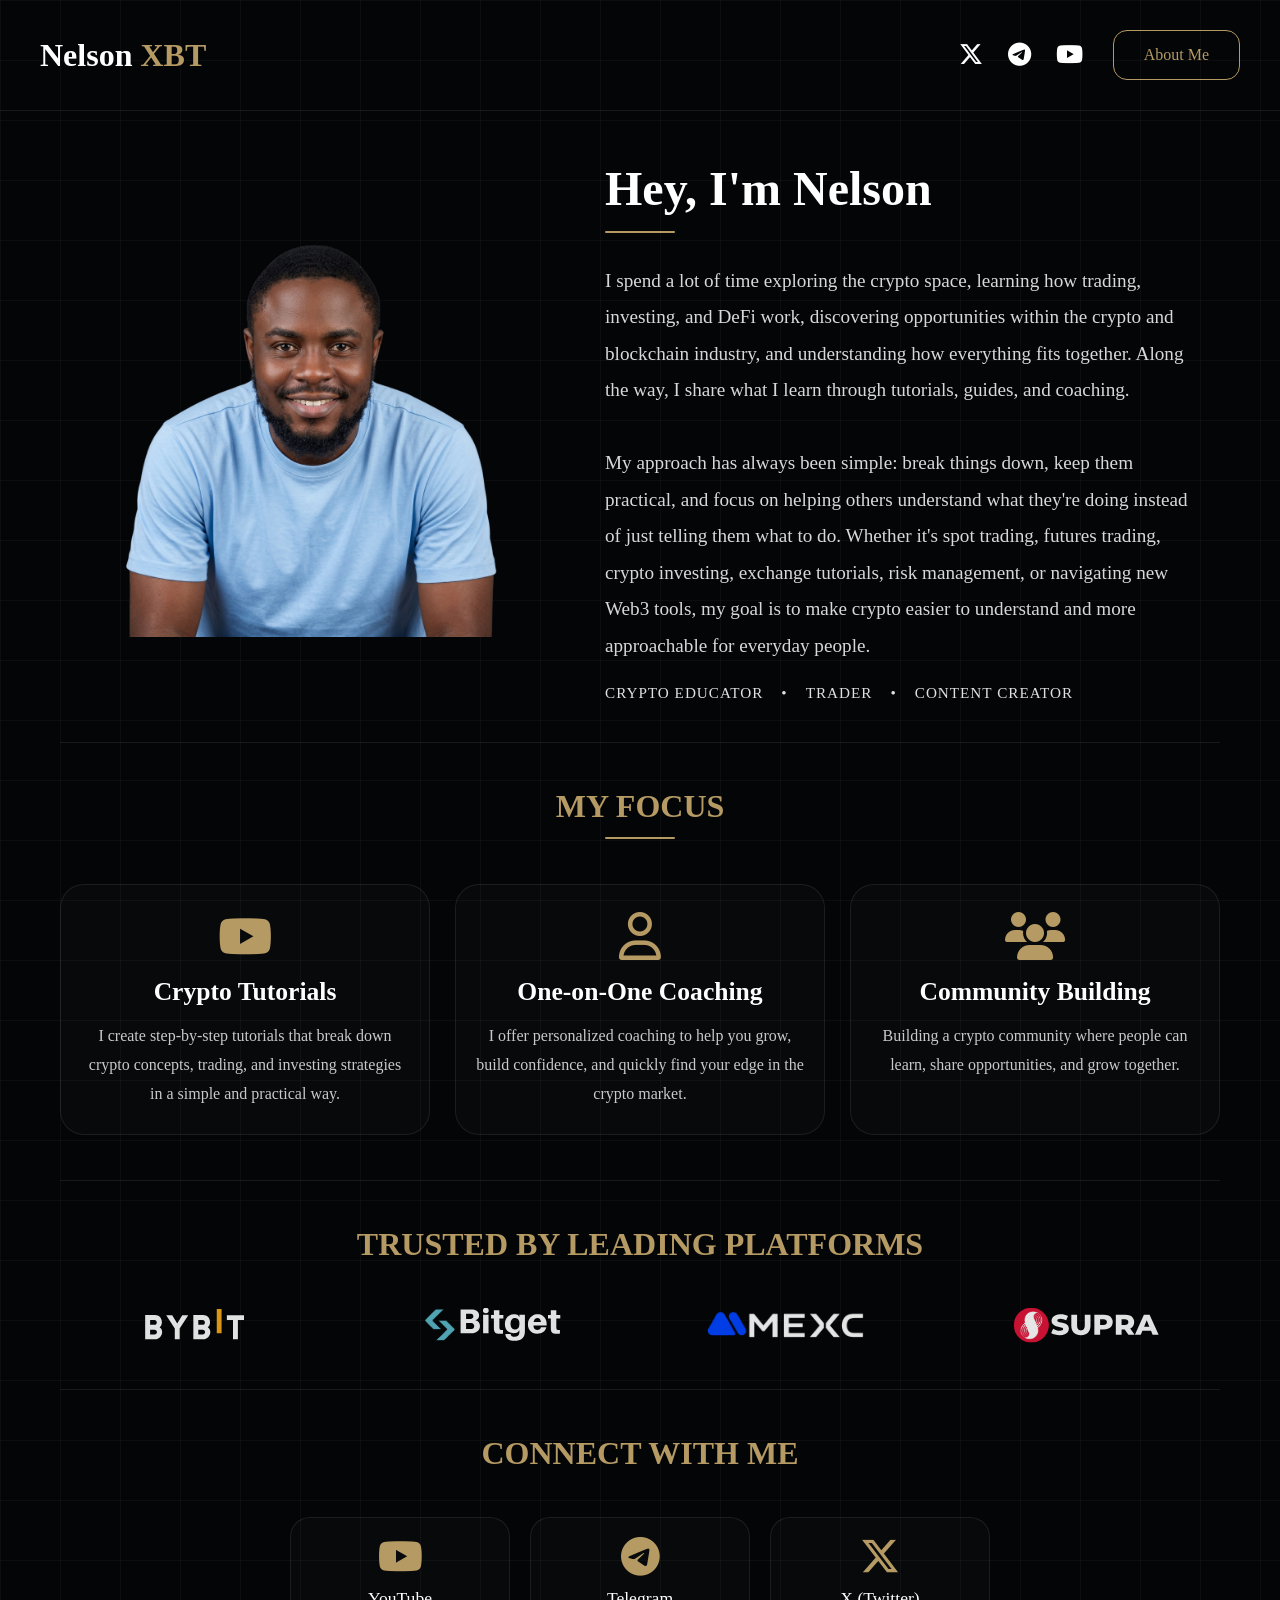
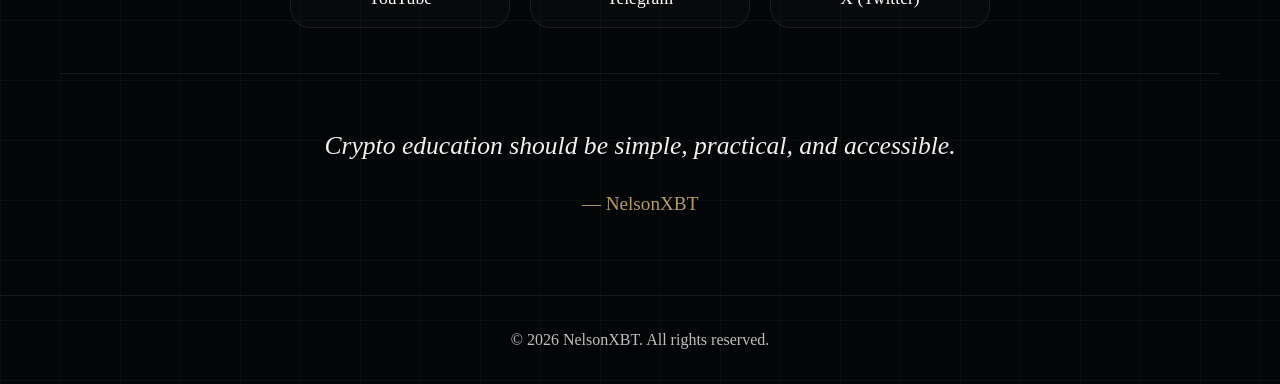
==== commit 2a0905b7: "Update about.html" ====
--- a/about.html
+++ b/about.html
@@ -171,8 +171,7 @@
                 <h3>Community Building</h3>
 
                 <p>
-                    I enjoy building strong community where everyone learns,
-                    shares, and grows together.
+                    Building a crypto community where people can learn, share opportunities, and grow together.
                 </p>
 
             </article>
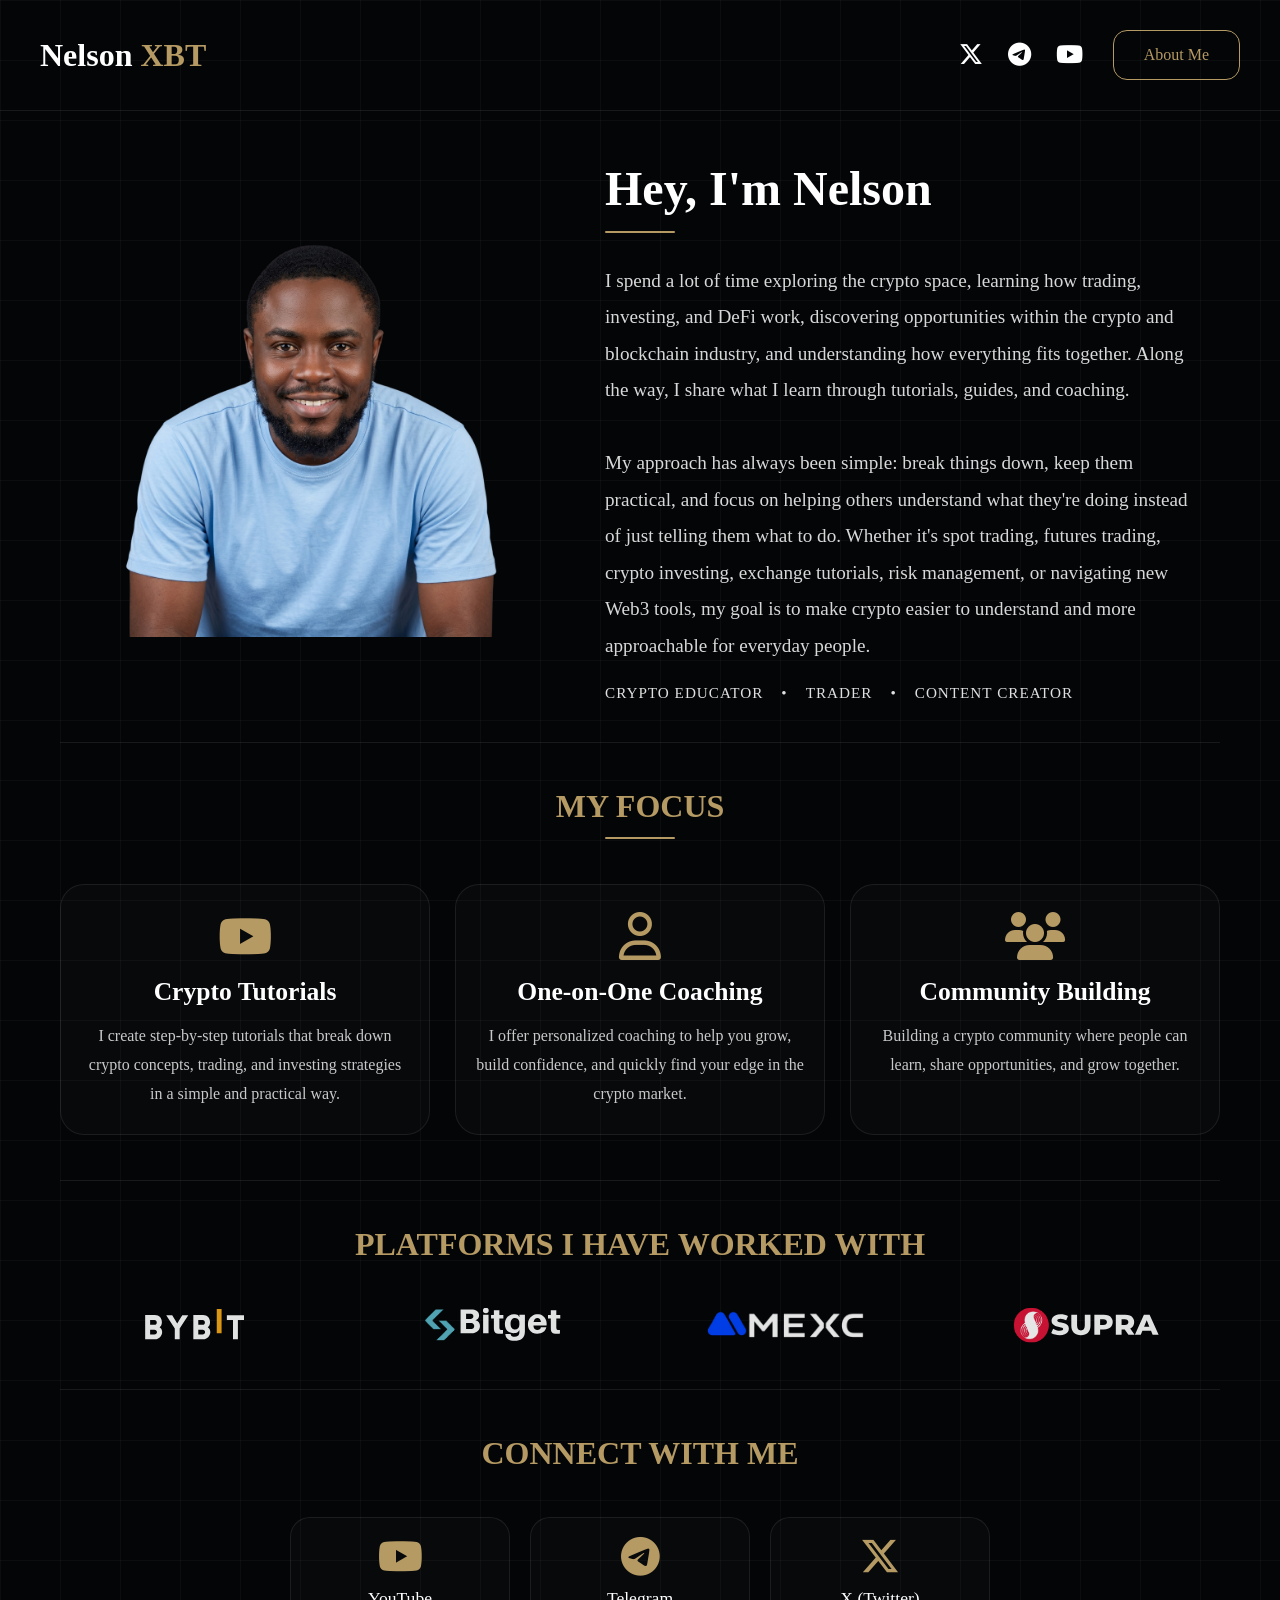
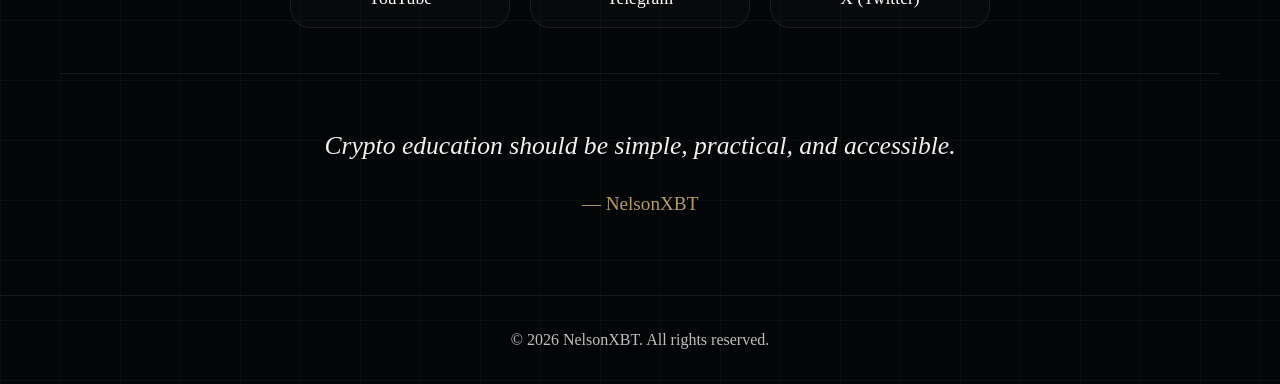
==== commit c470527e: "Modified texts" ====
--- a/about.html
+++ b/about.html
@@ -187,7 +187,7 @@
 
         <div class="section-heading">
 
-            <h2>TRUSTED BY LEADING PLATFORMS</h2>
+            <h2>PLATFORMS I HAVE WORKED WITH</h2>
 
         </div>
 
